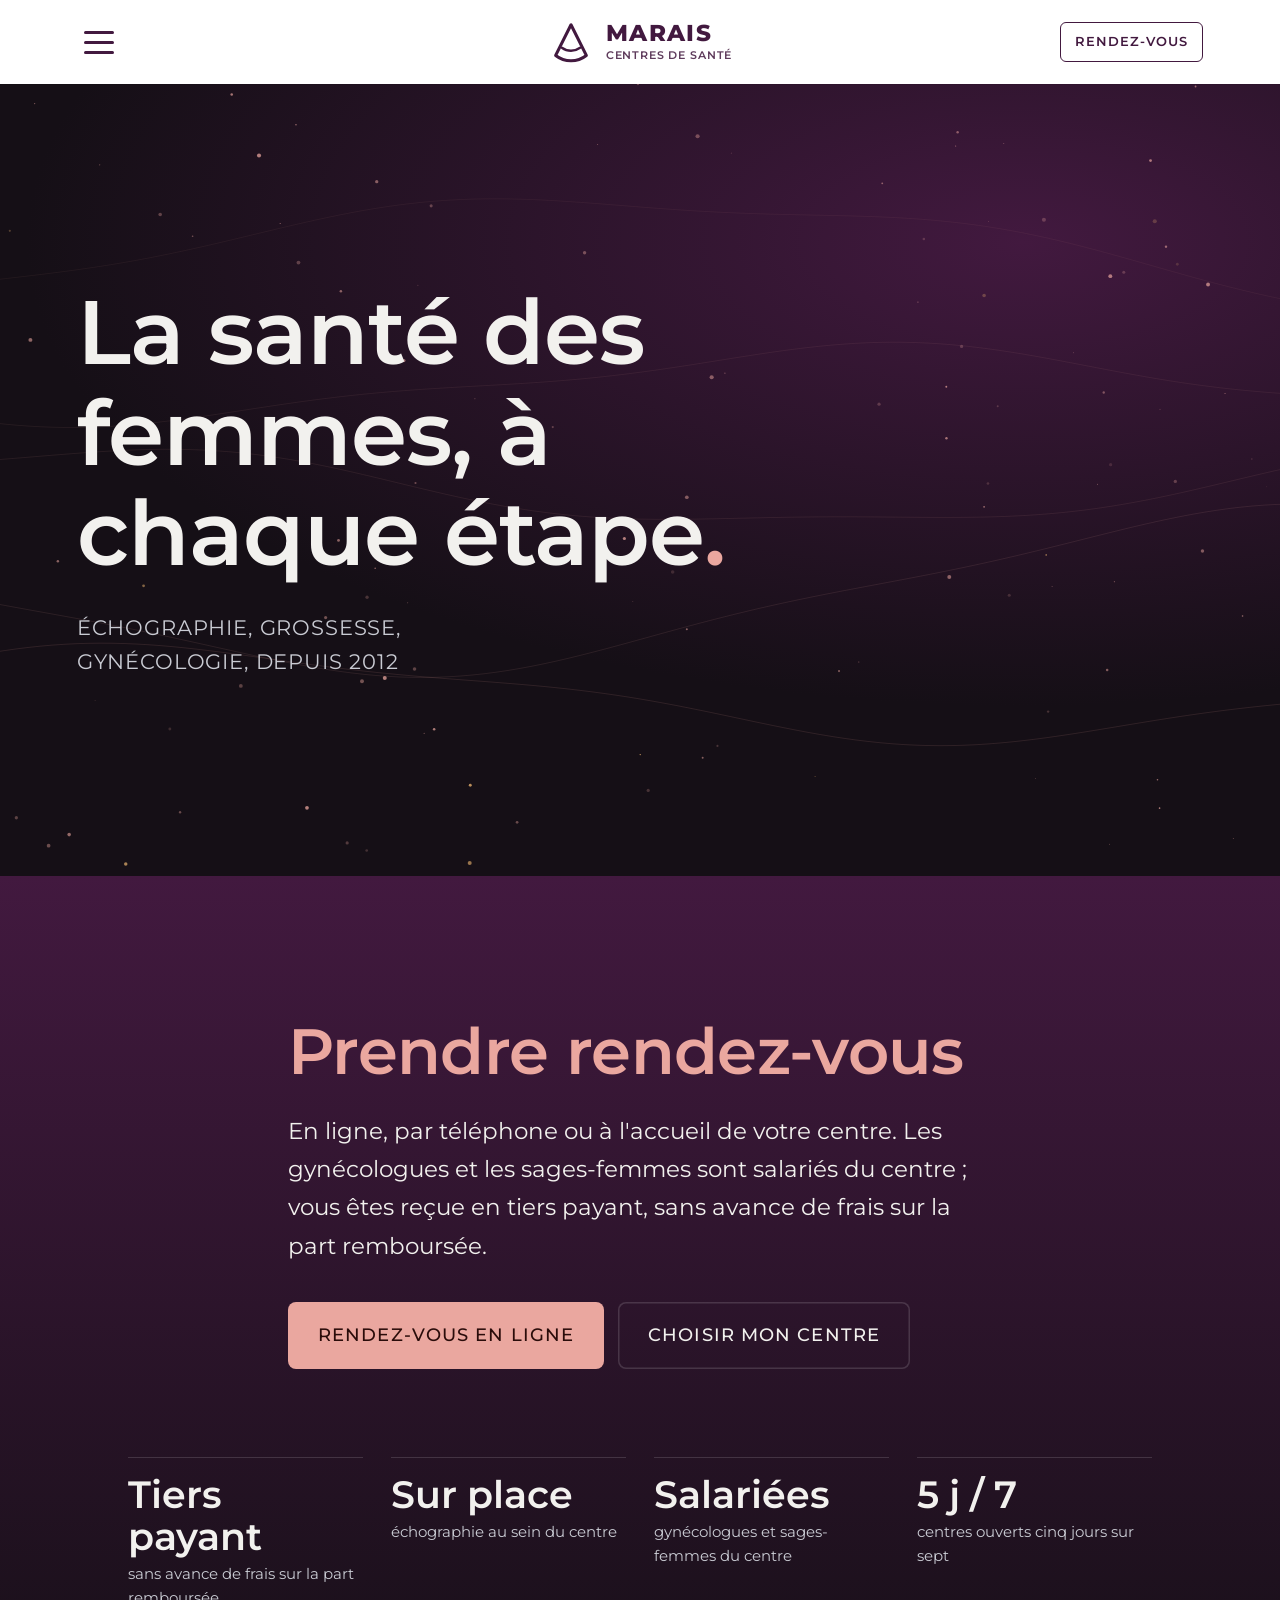
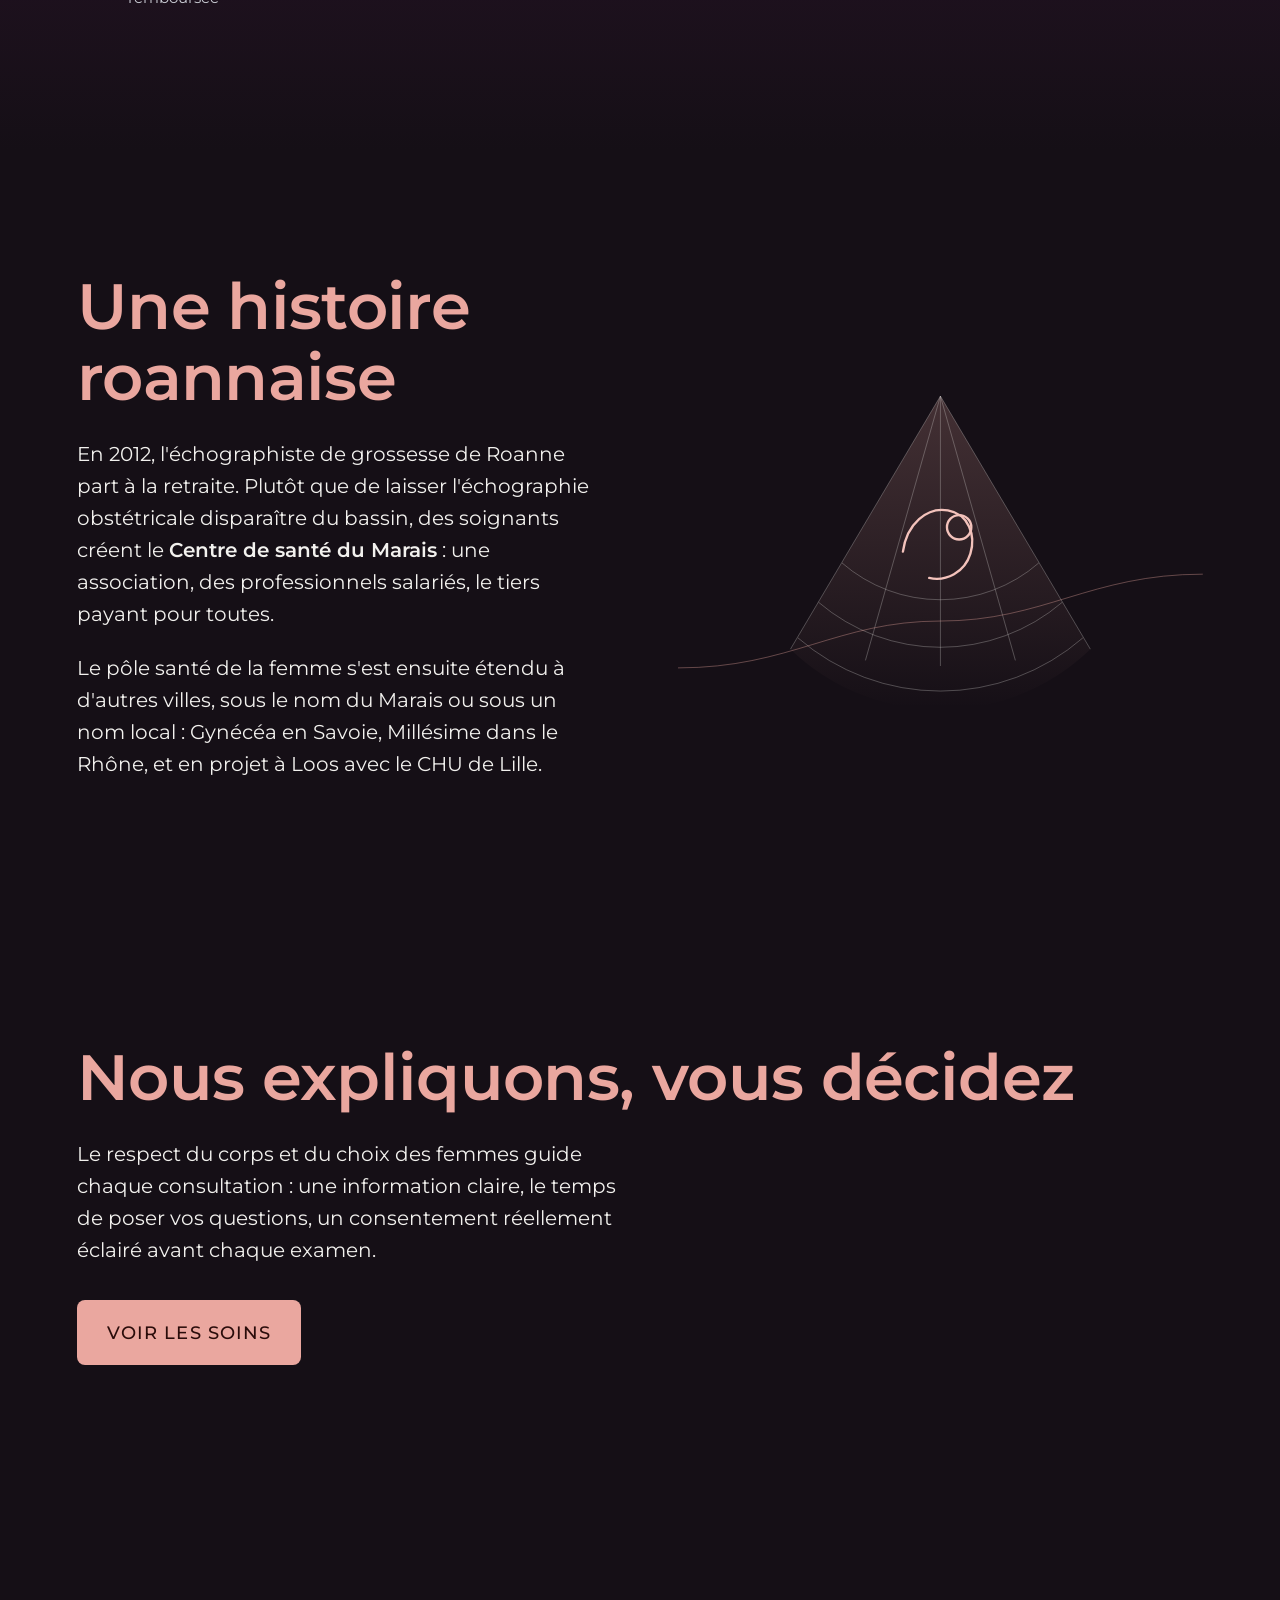
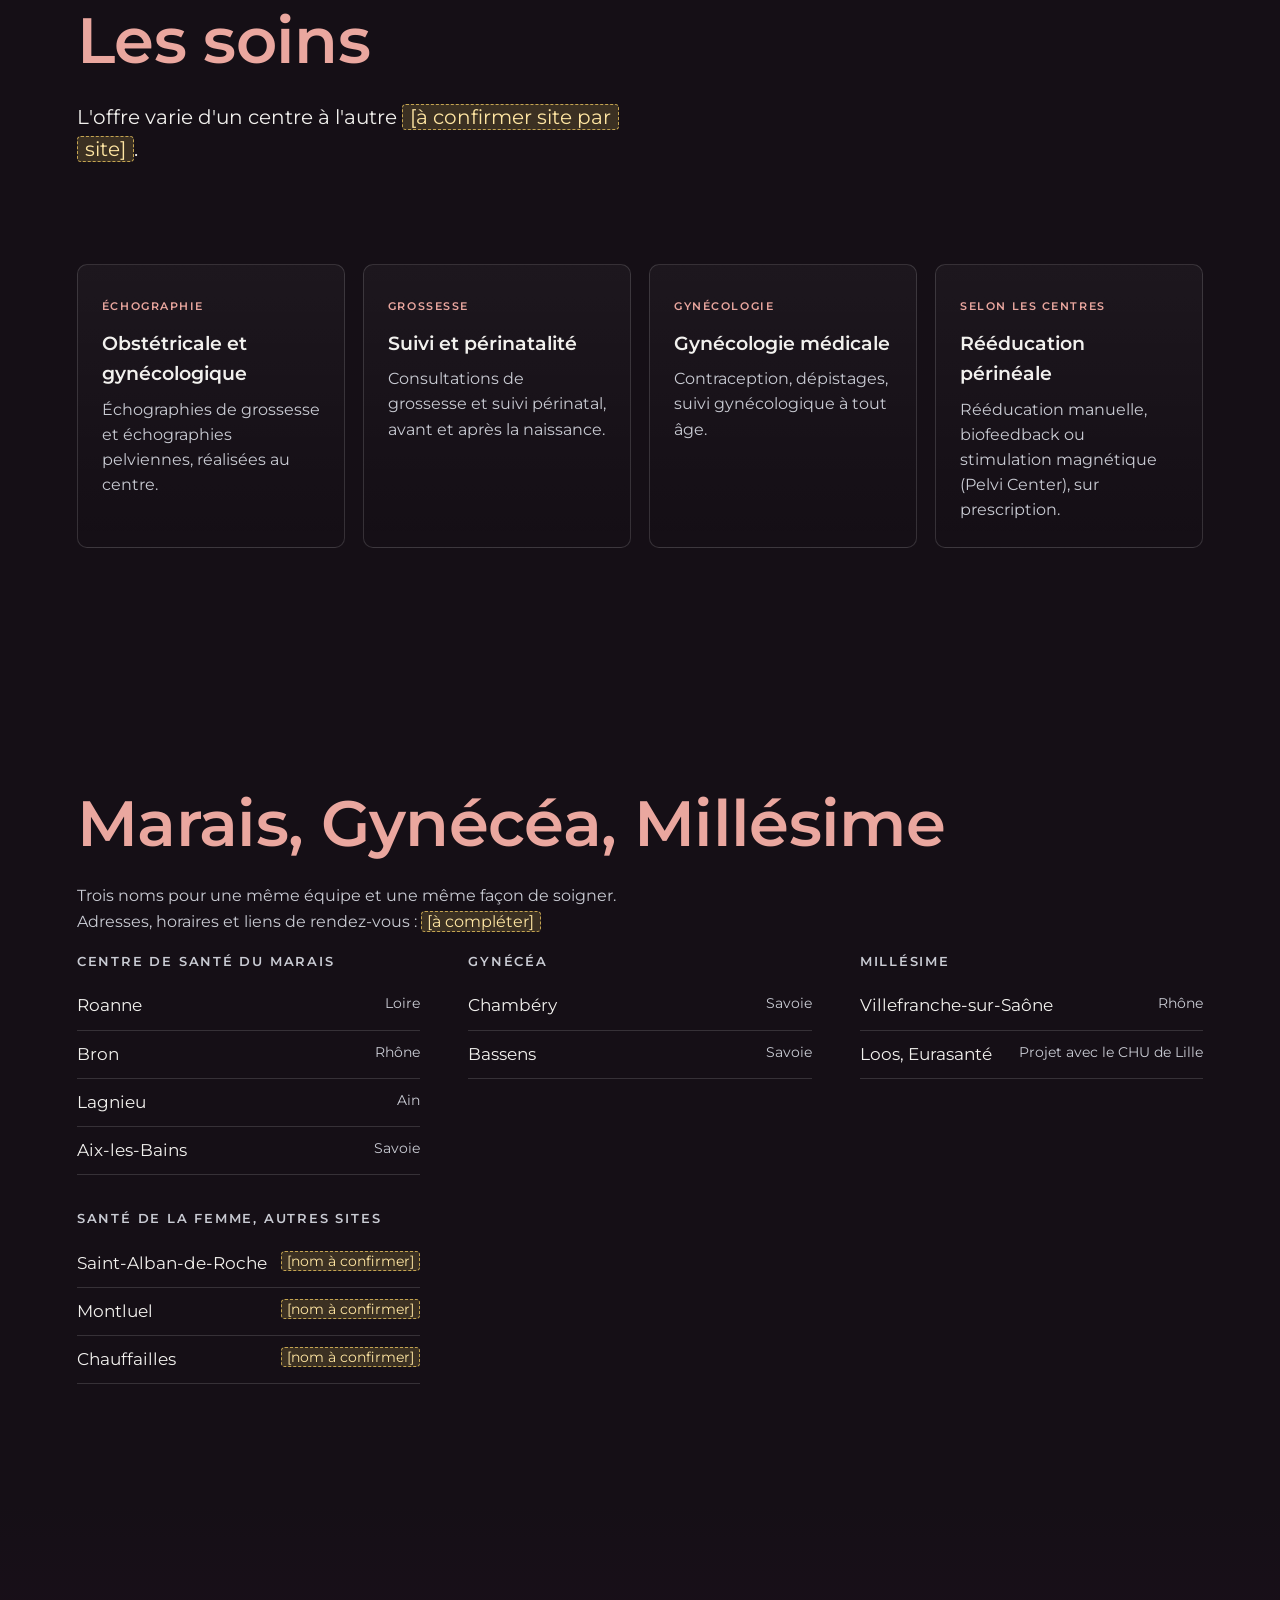
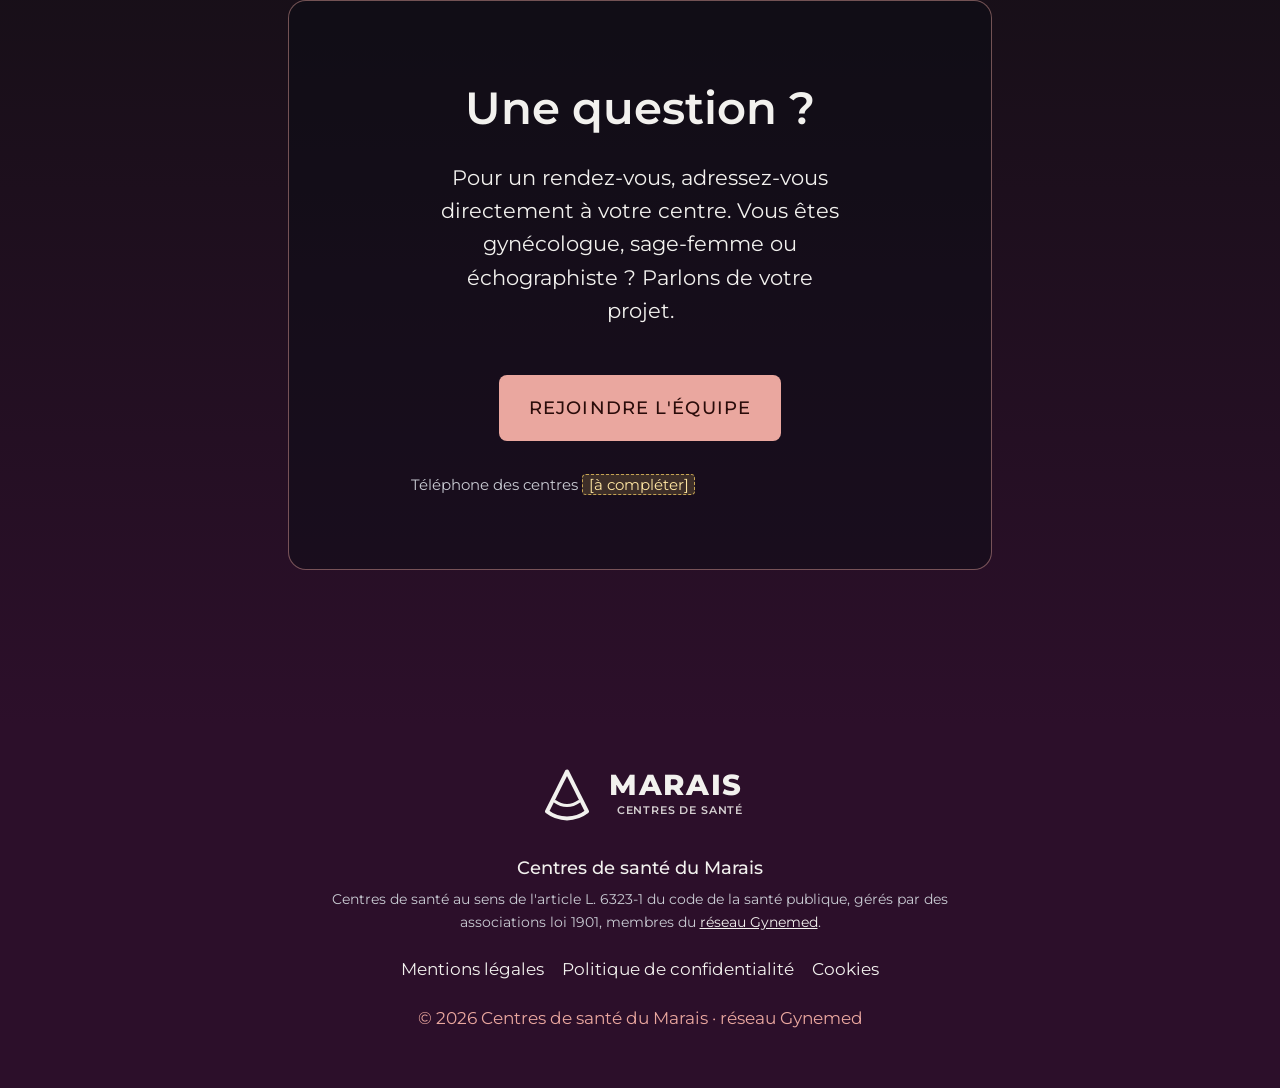
==== marais.html @ e9b292c4 "Site du réseau Gynemed sur la structure d'aliva-health.com Pages réseau (Gynemed), Médéor, Centres d" ====
<!doctype html>
<html lang="fr" class="no-js">
<head>
  <meta charset="utf-8">
  <meta name="viewport" content="width=device-width, initial-scale=1">
  <title>Centres de santé du Marais · Santé de la femme</title>
  <meta name="description" content="Centres de santé du Marais, Gynécéa et Millésime : échographie, suivi de grossesse, périnatalité et gynécologie, par une équipe de gynécologues et de sages-femmes salariés. Tiers payant, rendez-vous en ligne.">
  <meta name="theme-color" content="#42193f">
  <link rel="preload" href="assets/fonts/montserrat-latin-wght-normal.woff2" as="font" type="font/woff2" crossorigin>
  <link rel="stylesheet" href="assets/css/site.css">
  <link rel="icon" href="data:image/svg+xml,%3Csvg xmlns='http://www.w3.org/2000/svg' viewBox='0 0 48 48'%3E%3Cpath d='M24 6L8 38a26 26 0 0 0 32 0z' fill='none' stroke='%2342193f' stroke-width='4' stroke-linejoin='round'/%3E%3C/svg%3E">
</head>
<body class="brand-marais">
  <a class="skip-link" href="#contenu">Aller au contenu</a>

  <header class="site-header">
    <button class="menu-toggle" type="button" aria-expanded="false" aria-controls="site-menu" aria-label="Ouvrir le menu"><span></span><span></span><span></span></button>
    <a class="brand-logo" href="marais.html" aria-label="Centres de santé du Marais, accueil">
      <svg viewBox="0 0 48 48" aria-hidden="true"><path d="M24 6L8 38a26 26 0 0 0 32 0z" fill="none" stroke="currentColor" stroke-width="3.2" stroke-linejoin="round"/><path d="M14.5 30a16 16 0 0 0 19 0" fill="none" stroke="currentColor" stroke-width="2.4" stroke-linecap="round"/></svg>
      <span class="wordmark"><span class="name">Marais</span><span class="by">centres de santé</span></span>
    </a>
    <a class="header-cta" href="#rendez-vous">Rendez-vous</a>
  </header>

  <nav class="site-menu" id="site-menu" aria-label="Menu principal">
    <ul>
      <li><a href="#rendez-vous">Prendre rendez-vous</a></li>
      <li><a href="#soins">Les soins</a></li>
      <li><a href="#centres">Marais, Gynécéa, Millésime</a></li>
      <li><a href="#contact">Contact</a></li>
    </ul>
    <p class="menu-group">Le réseau</p>
    <ul class="menu-small">
      <li><a href="index.html">Gynemed, le réseau</a></li>
      <li><a href="medeor.html">Médéor</a></li>
      <li><a href="index.html#equipes">Rejoindre nos équipes</a></li>
      <li><a href="mentions-legales.html">Mentions légales et confidentialité</a></li>
    </ul>
  </nav>

  <main id="contenu">
    <section class="hero" aria-labelledby="hero-title">
      <canvas aria-hidden="true"></canvas>
      <div>
        <h1 id="hero-title">La santé des femmes, à chaque étape<span class="dot">.</span></h1>
        <p class="kicker">Échographie, grossesse, gynécologie, depuis 2012</p>
      </div>
    </section>

    <section class="intro" id="rendez-vous" aria-labelledby="rdv-title">
      <div class="intro-inner reveal">
        <h2 class="section-title" id="rdv-title">Prendre rendez-vous</h2>
        <p>En ligne, par téléphone ou à l'accueil de votre centre. Les gynécologues et les sages-femmes sont salariés du centre ; vous êtes reçue en tiers payant, sans avance de frais sur la part remboursée.</p>
        <div class="btn-row">
          <a class="btn" href="#centres" data-todo="lien de rendez-vous en ligne à compléter">Rendez-vous en ligne</a>
          <a class="btn ghost" href="#centres">Choisir mon centre</a>
        </div>
      </div>
      <ul class="facts reveal" aria-label="Modalités d'accès">
        <li><b>Tiers payant</b>sans avance de frais sur la part remboursée</li>
        <li><b>Sur place</b>échographie au sein du centre</li>
        <li><b>Salariées</b>gynécologues et sages-femmes du centre</li>
        <li><b>5 j / 7</b>centres ouverts cinq jours sur sept</li>
      </ul>
    </section>

    <section class="feature" aria-labelledby="histoire-title">
      <div class="feature-inner split reveal">
        <div>
          <h2 id="histoire-title">Une histoire roannaise</h2>
          <p>En 2012, l'échographiste de grossesse de Roanne part à la retraite. Plutôt que de laisser l'échographie obstétricale disparaître du bassin, des soignants créent le <strong>Centre de santé du Marais</strong> : une association, des professionnels salariés, le tiers payant pour toutes.</p>
          <p>Le pôle santé de la femme s'est ensuite étendu à d'autres villes, sous le nom du Marais ou sous un nom local : Gynécéa en Savoie, Millésime dans le Rhône, et en projet à Loos avec le CHU de Lille.</p>
        </div>
        <svg viewBox="0 0 560 360" aria-hidden="true">
          <defs>
            <linearGradient id="mr-fan" x1="0" y1="0" x2="0" y2="1">
              <stop offset="0" stop-color="#eaa79f" stop-opacity=".55"/>
              <stop offset="1" stop-color="#eaa79f" stop-opacity="0"/>
            </linearGradient>
          </defs>
          <path d="M280 30L120 300A230 230 0 0 0 440 300Z" fill="url(#mr-fan)" opacity=".4"/>
          <g fill="none" stroke="#f2f1ee" stroke-opacity=".28">
            <path d="M280 30L120 300M280 30L440 300M280 30L200 312M280 30L360 312M280 30L280 318"/>
            <path d="M175 208a160 160 0 0 0 210 0M150 250a200 200 0 0 0 260 0M128 288a232 232 0 0 0 304 0"/>
          </g>
          <path d="M240 196c4-30 26-48 48-44 22 4 30 26 24 46-6 20-26 30-44 26" fill="none" stroke="#f3c2bb" stroke-width="2.5" stroke-linecap="round"/>
          <circle cx="300" cy="170" r="13" fill="none" stroke="#f3c2bb" stroke-width="2.5"/>
          <path d="M0 320C120 320 170 270 280 270S440 220 560 220" fill="none" stroke="#eaa79f" stroke-opacity=".4"/>
        </svg>
      </div>
    </section>

    <section class="feature" aria-labelledby="choix-title">
      <div class="feature-inner reveal">
        <div>
          <h2 id="choix-title">Nous expliquons, vous décidez</h2>
          <p>Le respect du corps et du choix des femmes guide chaque consultation : une information claire, le temps de poser vos questions, un consentement réellement éclairé avant chaque examen.</p>
          <a class="btn" href="#soins">Voir les soins</a>
        </div>
      </div>
    </section>

    <section class="feature" id="soins" aria-labelledby="soins-title">
      <div class="feature-inner reveal">
        <div>
          <h2 id="soins-title">Les soins</h2>
          <p>L'offre varie d'un centre à l'autre <em class="todo">[à confirmer site par site]</em>.</p>
        </div>
        <ul class="cards">
          <li class="card"><span class="tag">Échographie</span><h3>Obstétricale et gynécologique</h3><p>Échographies de grossesse et échographies pelviennes, réalisées au centre.</p></li>
          <li class="card"><span class="tag">Grossesse</span><h3>Suivi et périnatalité</h3><p>Consultations de grossesse et suivi périnatal, avant et après la naissance.</p></li>
          <li class="card"><span class="tag">Gynécologie</span><h3>Gynécologie médicale</h3><p>Contraception, dépistages, suivi gynécologique à tout âge.</p></li>
          <li class="card"><span class="tag">Selon les centres</span><h3>Rééducation périnéale</h3><p>Rééducation manuelle, biofeedback ou stimulation magnétique (Pelvi Center), sur prescription.</p></li>
        </ul>
      </div>
    </section>

    <section class="feature" id="centres" aria-labelledby="centres-title">
      <div class="places reveal">
        <h2 class="section-title" id="centres-title">Marais, Gynécéa, Millésime</h2>
        <p class="muted">Trois noms pour une même équipe et une même façon de soigner. Adresses, horaires et liens de rendez-vous : <em class="todo">[à compléter]</em></p>
        <div class="regions">
          <div class="region">
            <h3>Centre de santé du Marais</h3>
            <ul>
              <li><span>Roanne</span><span>Loire</span></li>
              <li><span>Bron</span><span>Rhône</span></li>
              <li><span>Lagnieu</span><span>Ain</span></li>
              <li><span>Aix-les-Bains</span><span>Savoie</span></li>
            </ul>
          </div>
          <div class="region">
            <h3>Gynécéa</h3>
            <ul>
              <li><span>Chambéry</span><span>Savoie</span></li>
              <li><span>Bassens</span><span>Savoie</span></li>
            </ul>
          </div>
          <div class="region">
            <h3>Millésime</h3>
            <ul>
              <li><span>Villefranche-sur-Saône</span><span>Rhône</span></li>
              <li><span>Loos, Eurasanté</span><span>Projet avec le CHU de Lille</span></li>
            </ul>
          </div>
          <div class="region">
            <h3>Santé de la femme, autres sites</h3>
            <ul>
              <li><span>Saint-Alban-de-Roche</span><span><em class="todo">[nom à confirmer]</em></span></li>
              <li><span>Montluel</span><span><em class="todo">[nom à confirmer]</em></span></li>
              <li><span>Chauffailles</span><span><em class="todo">[nom à confirmer]</em></span></li>
            </ul>
          </div>
        </div>
      </div>
    </section>

    <section class="connect" id="contact" aria-labelledby="contact-title">
      <div class="connect-box reveal">
        <h2 id="contact-title">Une question ?</h2>
        <p>Pour un rendez-vous, adressez-vous directement à votre centre. Vous êtes gynécologue, sage-femme ou échographiste ? Parlons de votre projet.</p>
        <div class="btn-row">
          <a class="btn" href="index.html#contact">Rejoindre l'équipe</a>
        </div>
        <p class="contact-lines">Téléphone des centres <em class="todo">[à compléter]</em></p>
      </div>
    </section>
  </main>

  <footer class="site-footer">
    <a class="brand-logo" href="marais.html" aria-label="Centres de santé du Marais, accueil">
      <svg viewBox="0 0 48 48" aria-hidden="true"><path d="M24 6L8 38a26 26 0 0 0 32 0z" fill="none" stroke="currentColor" stroke-width="3.2" stroke-linejoin="round"/><path d="M14.5 30a16 16 0 0 0 19 0" fill="none" stroke="currentColor" stroke-width="2.4" stroke-linecap="round"/></svg>
      <span class="wordmark"><span class="name">Marais</span><span class="by">centres de santé</span></span>
    </a>
    <p class="legal-name">Centres de santé du Marais</p>
    <p class="footer-brands">Centres de santé au sens de l'article L. 6323-1 du code de la santé publique, gérés par des associations loi 1901, membres du <a href="index.html">réseau Gynemed</a>.</p>
    <ul class="footer-links">
      <li><a href="mentions-legales.html">Mentions légales</a></li>
      <li><a href="mentions-legales.html#confidentialite">Politique de confidentialité</a></li>
      <li><a href="mentions-legales.html#cookies">Cookies</a></li>
    </ul>
    <p class="copyright">© 2026 Centres de santé du Marais · réseau Gynemed</p>
  </footer>

  <script src="assets/js/site.js"></script>
</body>
</html>
---- assets/css/site.css ----
/* Réseau Gynemed : feuille de styles commune aux pages du réseau et des marques.
   Chaque page pose une classe sur <body> (brand-gynemed, brand-medeor, brand-marais)
   qui fixe sa palette ; le reste de la mise en page est partagé. */

@font-face {
  font-family: "Montserrat";
  src: url("../fonts/montserrat-latin-wght-normal.woff2") format("woff2");
  font-weight: 100 900;
  font-style: normal;
  font-display: swap;
}

:root {
  --font: "Montserrat", system-ui, -apple-system, "Segoe UI", Roboto, sans-serif;
  --header-h: 84px;
  --gutter: clamp(20px, 6vw, 96px);
  --measure: 34rem;
  --radius: 10px;

  /* Palette par défaut : Gynemed */
  --ink: #0f121b;          /* fond des sections sombres */
  --deep: #14234f;         /* bleu marine des tampons Gynemed */
  --deep-2: #0b1640;
  --accent: #d6a75c;       /* laiton */
  --accent-strong: #e7bd78;
  --on-accent: #1b1406;
  --glow: 214, 167, 92;    /* même accent, en RVB pour les halos */
  --text: #f2f1ee;
  --text-soft: #c9cbd3;
  --paper: #ffffff;
  --paper-ink: #14234f;
  --line: rgba(255, 255, 255, 0.14);
}

body.brand-medeor {
  --ink: #0e1512;
  --deep: #163a2e;
  --deep-2: #0d2a20;
  --accent: #b7d38a;
  --accent-strong: #cde3a8;
  --on-accent: #142008;
  --glow: 183, 211, 138;
  --paper-ink: #163a2e;
}

body.brand-marais {
  --ink: #150f16;
  --deep: #42193f;
  --deep-2: #2c0f2a;
  --accent: #eaa79f;
  --accent-strong: #f3c2bb;
  --on-accent: #2a0c0a;
  --glow: 234, 167, 159;
  --paper-ink: #42193f;
}

*, *::before, *::after { box-sizing: border-box; }

html { scroll-behavior: smooth; scroll-padding-top: var(--header-h); -webkit-text-size-adjust: 100%; }
@media (prefers-reduced-motion: reduce) { html { scroll-behavior: auto; } }

body {
  margin: 0;
  font-family: var(--font);
  font-size: 1.0625rem;
  line-height: 1.6;
  color: var(--text);
  background: var(--ink);
  overflow-x: hidden;
}

img, svg { display: block; max-width: 100%; }
a { color: inherit; }
p { margin: 0 0 1.1em; }

.skip-link {
  position: absolute; left: 12px; top: -60px; z-index: 100;
  background: var(--paper); color: var(--paper-ink); padding: 10px 16px; border-radius: 6px;
}
.skip-link:focus { top: 12px; }

:focus-visible { outline: 2px solid var(--accent); outline-offset: 3px; }

.todo {
  font-style: normal;
  background: rgba(255, 214, 102, 0.16);
  border: 1px dashed rgba(255, 214, 102, 0.7);
  color: #ffe6a3;
  padding: 0 .35em;
  border-radius: 4px;
  -webkit-box-decoration-break: clone;
  box-decoration-break: clone;
}
.paper .todo { color: #6b4b00; background: #fff4cf; border-color: #c99a1d; }

/* En-tête blanc, logo centré, menu à gauche (comme le site d'origine) */
.site-header {
  position: sticky; top: 0; z-index: 50;
  height: var(--header-h);
  background: var(--paper);
  color: var(--paper-ink);
  display: grid;
  grid-template-columns: 1fr auto 1fr;
  align-items: center;
  padding: 0 var(--gutter);
  box-shadow: 0 1px 0 rgba(0, 0, 0, 0.06);
}

.menu-toggle {
  justify-self: start;
  width: 44px; height: 44px;
  display: grid; place-content: center; gap: 7px;
  background: none; border: 0; padding: 0; cursor: pointer; color: inherit;
}
.menu-toggle span { display: block; width: 30px; height: 3px; border-radius: 2px; background: currentColor; transition: transform .25s, opacity .2s; }
.menu-open .menu-toggle span:nth-child(1) { transform: translateY(10px) rotate(45deg); }
.menu-open .menu-toggle span:nth-child(2) { opacity: 0; }
.menu-open .menu-toggle span:nth-child(3) { transform: translateY(-10px) rotate(-45deg); }

.brand-logo { display: flex; align-items: center; gap: 12px; text-decoration: none; color: inherit; }
.brand-logo svg { width: 46px; height: 46px; flex: none; }
.brand-logo .wordmark { display: grid; line-height: 1; }
.brand-logo .name { font-weight: 800; font-size: 1.45rem; letter-spacing: .06em; text-transform: uppercase; }
.brand-logo .by { font-size: .66rem; font-weight: 600; letter-spacing: .08em; text-transform: uppercase; justify-self: end; margin-top: 6px; opacity: .85; }

.header-cta {
  justify-self: end;
  font-size: .8rem; font-weight: 600; letter-spacing: .08em; text-transform: uppercase;
  text-decoration: none; color: var(--paper-ink);
  border: 1.5px solid currentColor; border-radius: 6px; padding: 9px 14px;
}
@media (max-width: 720px) { .header-cta { display: none; } }

/* Menu plein écran */
.site-menu {
  position: fixed; inset: var(--header-h) 0 0 0; z-index: 40;
  background: var(--deep-2);
  color: var(--text);
  padding: 40px var(--gutter);
  overflow-y: auto;
  visibility: hidden; opacity: 0; transform: translateY(-8px);
  transition: opacity .25s, transform .25s, visibility 0s .25s;
}
.menu-open .site-menu { visibility: visible; opacity: 1; transform: none; transition: opacity .25s, transform .25s; }
.site-menu ul { list-style: none; margin: 0; padding: 0; display: grid; gap: 6px; max-width: 40rem; }
.site-menu a { display: block; padding: 10px 0; font-size: clamp(1.4rem, 4.5vw, 2rem); font-weight: 600; text-decoration: none; }
.site-menu a:hover { color: var(--accent); }
.site-menu .menu-group { margin-top: 28px; font-size: .78rem; letter-spacing: .14em; text-transform: uppercase; color: var(--text-soft); }
.site-menu .menu-small a { font-size: 1.05rem; font-weight: 500; padding: 6px 0; }
body.menu-open { overflow: hidden; }

/* Bandeau d'ouverture */
.hero {
  position: relative; isolation: isolate;
  min-height: min(88vh, 860px);
  display: flex; align-items: center;
  padding: 120px var(--gutter);
  background: radial-gradient(120% 90% at 80% 20%, var(--deep) 0%, var(--ink) 65%);
  overflow: hidden;
}
.hero canvas { position: absolute; inset: 0; width: 100%; height: 100%; z-index: -1; }
.hero h1 {
  margin: 0 0 28px;
  font-size: clamp(2.6rem, 8.5vw, 5.6rem);
  line-height: 1.12; font-weight: 600; letter-spacing: -.01em;
  max-width: 13ch;
}
.hero h1 .dot { color: var(--accent); }
.hero .kicker {
  margin: 0; max-width: 30ch;
  font-size: clamp(1rem, 2.4vw, 1.3rem); font-weight: 400;
  letter-spacing: .04em; text-transform: uppercase; color: var(--text-soft);
}

/* Bloc de présentation sur fond marine */
.intro {
  padding: clamp(72px, 12vw, 140px) var(--gutter);
  background: linear-gradient(180deg, var(--deep) 0%, var(--ink) 100%);
}
.intro-inner { max-width: 44rem; margin: 0 auto; font-size: clamp(1.1rem, 2.6vw, 1.45rem); line-height: 1.65; font-weight: 400; }
.intro-inner strong { font-weight: 600; }

.facts {
  max-width: 64rem; margin: clamp(48px, 8vw, 88px) auto 0;
  display: grid; grid-template-columns: repeat(auto-fit, minmax(150px, 1fr)); gap: 28px;
  list-style: none; padding: 0;
}
.facts li { border-top: 1px solid var(--line); padding-top: 16px; font-size: .95rem; color: var(--text-soft); }
.facts b { display: block; font-size: clamp(1.8rem, 4vw, 2.4rem); font-weight: 600; color: var(--text); line-height: 1.1; margin-bottom: 4px; }

/* Illustrations entre les sections */
.figure { padding: 24px var(--gutter) 0; display: grid; place-items: center; }
.figure svg { width: min(560px, 100%); height: auto; }

/* Sections éditoriales (Vision, Services, Expertise…) */
.feature { padding: clamp(64px, 10vw, 120px) var(--gutter); }
.feature-inner { max-width: 72rem; margin: 0 auto; display: grid; gap: clamp(32px, 6vw, 80px); align-items: center; }
@media (min-width: 900px) {
  .feature-inner.split { grid-template-columns: 1fr 1fr; }
  .feature-inner.split.reverse > :first-child { order: 2; }
}
.feature h2, .section-title {
  margin: 0 0 24px;
  font-size: clamp(2.4rem, 7vw, 4rem); line-height: 1.12; font-weight: 600; letter-spacing: -.01em;
  color: var(--accent);
}
.feature p { max-width: var(--measure); font-size: clamp(1.05rem, 2.3vw, 1.25rem); }
.feature p strong { font-weight: 600; color: var(--text); }
.feature .muted { color: var(--text-soft); font-size: 1rem; }

.btn {
  display: inline-block;
  margin-top: 12px;
  padding: 18px 30px;
  background: var(--accent); color: var(--on-accent);
  border-radius: 8px; border: 0;
  font: inherit; font-size: clamp(.95rem, 2.2vw, 1.15rem); font-weight: 500; letter-spacing: .06em; text-transform: uppercase;
  text-decoration: none; cursor: pointer;
  transition: background .2s, transform .2s;
}
.btn:hover { background: var(--accent-strong); }
.btn:active { transform: translateY(1px); }
.btn.ghost { background: transparent; color: var(--text); box-shadow: inset 0 0 0 1.5px var(--line); }
.btn.ghost:hover { box-shadow: inset 0 0 0 1.5px var(--accent); }
.btn-row { display: flex; flex-wrap: wrap; gap: 14px; }

/* Listes de cartes (marques, services, offre de soins) */
.cards { list-style: none; padding: 0; margin: 0; display: grid; gap: 18px; grid-template-columns: repeat(auto-fit, minmax(240px, 1fr)); }
.card {
  position: relative;
  padding: 26px 24px 24px;
  border: 1px solid var(--line); border-radius: var(--radius);
  background: linear-gradient(180deg, rgba(255, 255, 255, .035), rgba(255, 255, 255, 0));
}
.card h3 { margin: 0 0 8px; font-size: 1.2rem; font-weight: 600; }
.card p { margin: 0; font-size: .98rem; color: var(--text-soft); max-width: none; }
.card .tag { display: inline-block; margin-bottom: 12px; font-size: .7rem; font-weight: 600; letter-spacing: .14em; text-transform: uppercase; color: var(--accent); }
.card a.stretched::after { content: ""; position: absolute; inset: 0; border-radius: inherit; }
.card:has(a.stretched):hover { border-color: rgba(var(--glow), .6); }

/* Implantations */
.places { max-width: 72rem; margin: 0 auto; }
.regions { display: grid; gap: 34px 48px; grid-template-columns: repeat(auto-fit, minmax(260px, 1fr)); margin-top: 16px; }
.region h3 { margin: 0 0 10px; font-size: .8rem; font-weight: 600; letter-spacing: .14em; text-transform: uppercase; color: var(--text-soft); }
.region ul { list-style: none; margin: 0; padding: 0; }
.region li { display: flex; justify-content: space-between; gap: 12px; padding: 10px 0; border-bottom: 1px solid var(--line); }
.region li span:last-child { color: var(--text-soft); font-size: .9rem; text-align: right; }

/* Encadré de contact (« Connect with us ») */
.connect { padding: clamp(40px, 8vw, 96px) var(--gutter) clamp(80px, 12vw, 160px); background: linear-gradient(180deg, var(--ink) 0%, var(--deep-2) 100%); }
.connect-box {
  max-width: 44rem; margin: 0 auto; text-align: center;
  padding: clamp(40px, 7vw, 72px) clamp(22px, 5vw, 56px);
  border: 1.5px solid rgba(var(--glow), .45); border-radius: 18px;
  background: rgba(10, 12, 20, .45);
}
.connect-box h2 { margin: 0 0 16px; font-size: clamp(2rem, 6vw, 2.8rem); font-weight: 600; color: var(--text); }
.connect-box p { margin: 0 auto 36px; max-width: 26rem; font-size: clamp(1.05rem, 2.5vw, 1.3rem); }
.connect-box .btn-row { justify-content: center; }
.connect-box .contact-lines { margin: 32px 0 0; font-size: .95rem; color: var(--text-soft); }

/* Pied de page */
.site-footer { background: var(--deep-2); padding: 40px var(--gutter) 56px; text-align: center; }
.site-footer .brand-logo { justify-content: center; color: var(--text); margin-bottom: 30px; }
.site-footer .brand-logo svg { width: 60px; height: 60px; }
.site-footer .brand-logo .name { font-size: 1.8rem; }
.site-footer .legal-name { font-weight: 500; font-size: 1.1rem; margin: 0 0 6px; }
.site-footer address { font-style: normal; color: var(--text-soft); margin-bottom: 24px; }
.footer-links { list-style: none; padding: 0; margin: 0 0 22px; display: flex; flex-wrap: wrap; justify-content: center; gap: 4px 18px; }
.footer-links a { text-decoration: none; color: var(--text); }
.footer-links a:hover { color: var(--accent); }
.footer-brands { margin: 0 auto 22px; max-width: 40rem; font-size: .9rem; color: var(--text-soft); }
.footer-brands a { color: var(--text); }
.copyright { color: var(--accent); margin: 0; }

/* Page de mentions légales */
.paper { background: var(--paper); color: #1d2130; }
.legal { max-width: 46rem; margin: 0 auto; padding: 72px var(--gutter) 96px; }
.legal h1 { color: var(--paper-ink); font-size: clamp(2rem, 6vw, 3rem); line-height: 1.15; margin: 0 0 32px; }
.legal h2 { color: var(--paper-ink); font-size: 1.25rem; margin: 40px 0 12px; }
.legal dl { display: grid; grid-template-columns: max-content 1fr; gap: 6px 20px; margin: 0; }
.legal dt { font-weight: 600; }
.legal dd { margin: 0; }
@media (max-width: 560px) { .legal dl { grid-template-columns: 1fr; } .legal dd { margin-bottom: 10px; } }

/* Apparition douce au défilement */
.reveal { opacity: 0; transform: translateY(18px); transition: opacity .7s ease, transform .7s ease; }
.reveal.is-visible { opacity: 1; transform: none; }
@media (prefers-reduced-motion: reduce) { .reveal { opacity: 1; transform: none; transition: none; } }
.no-js .reveal { opacity: 1; transform: none; }
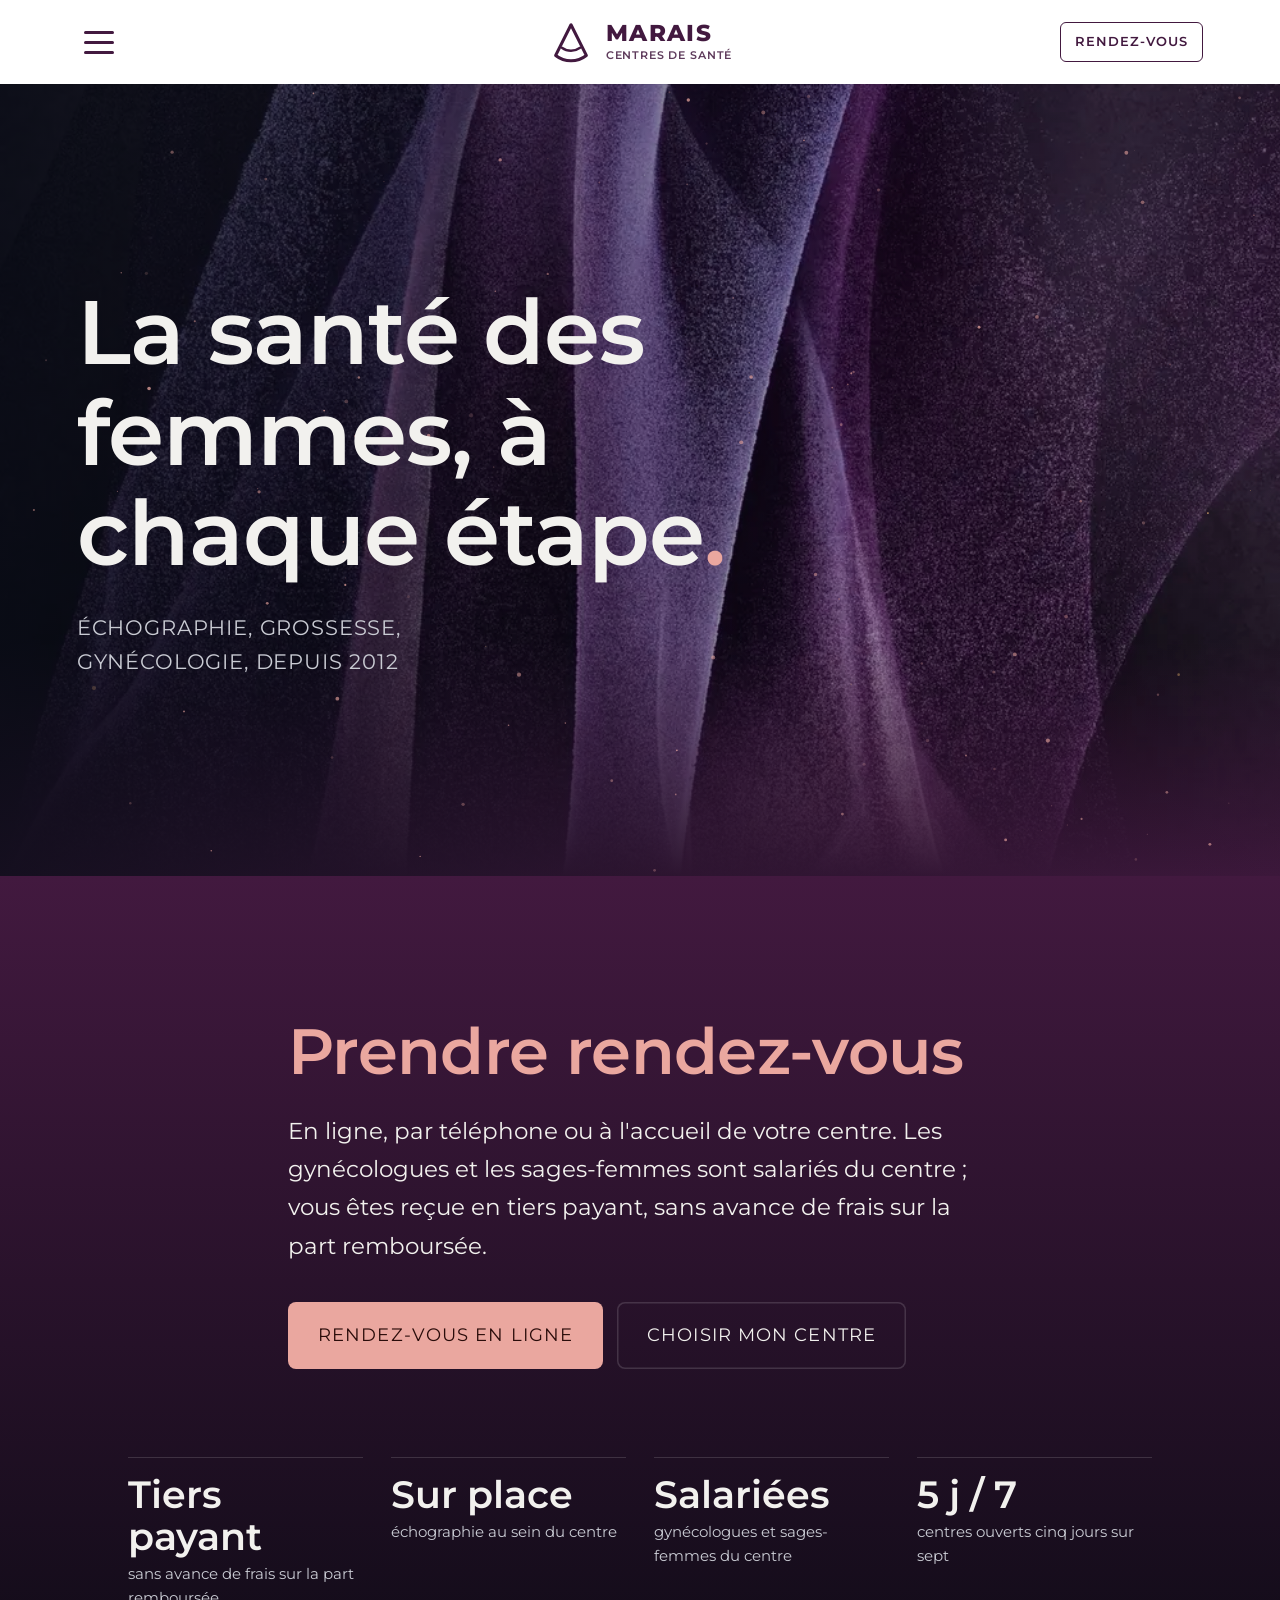
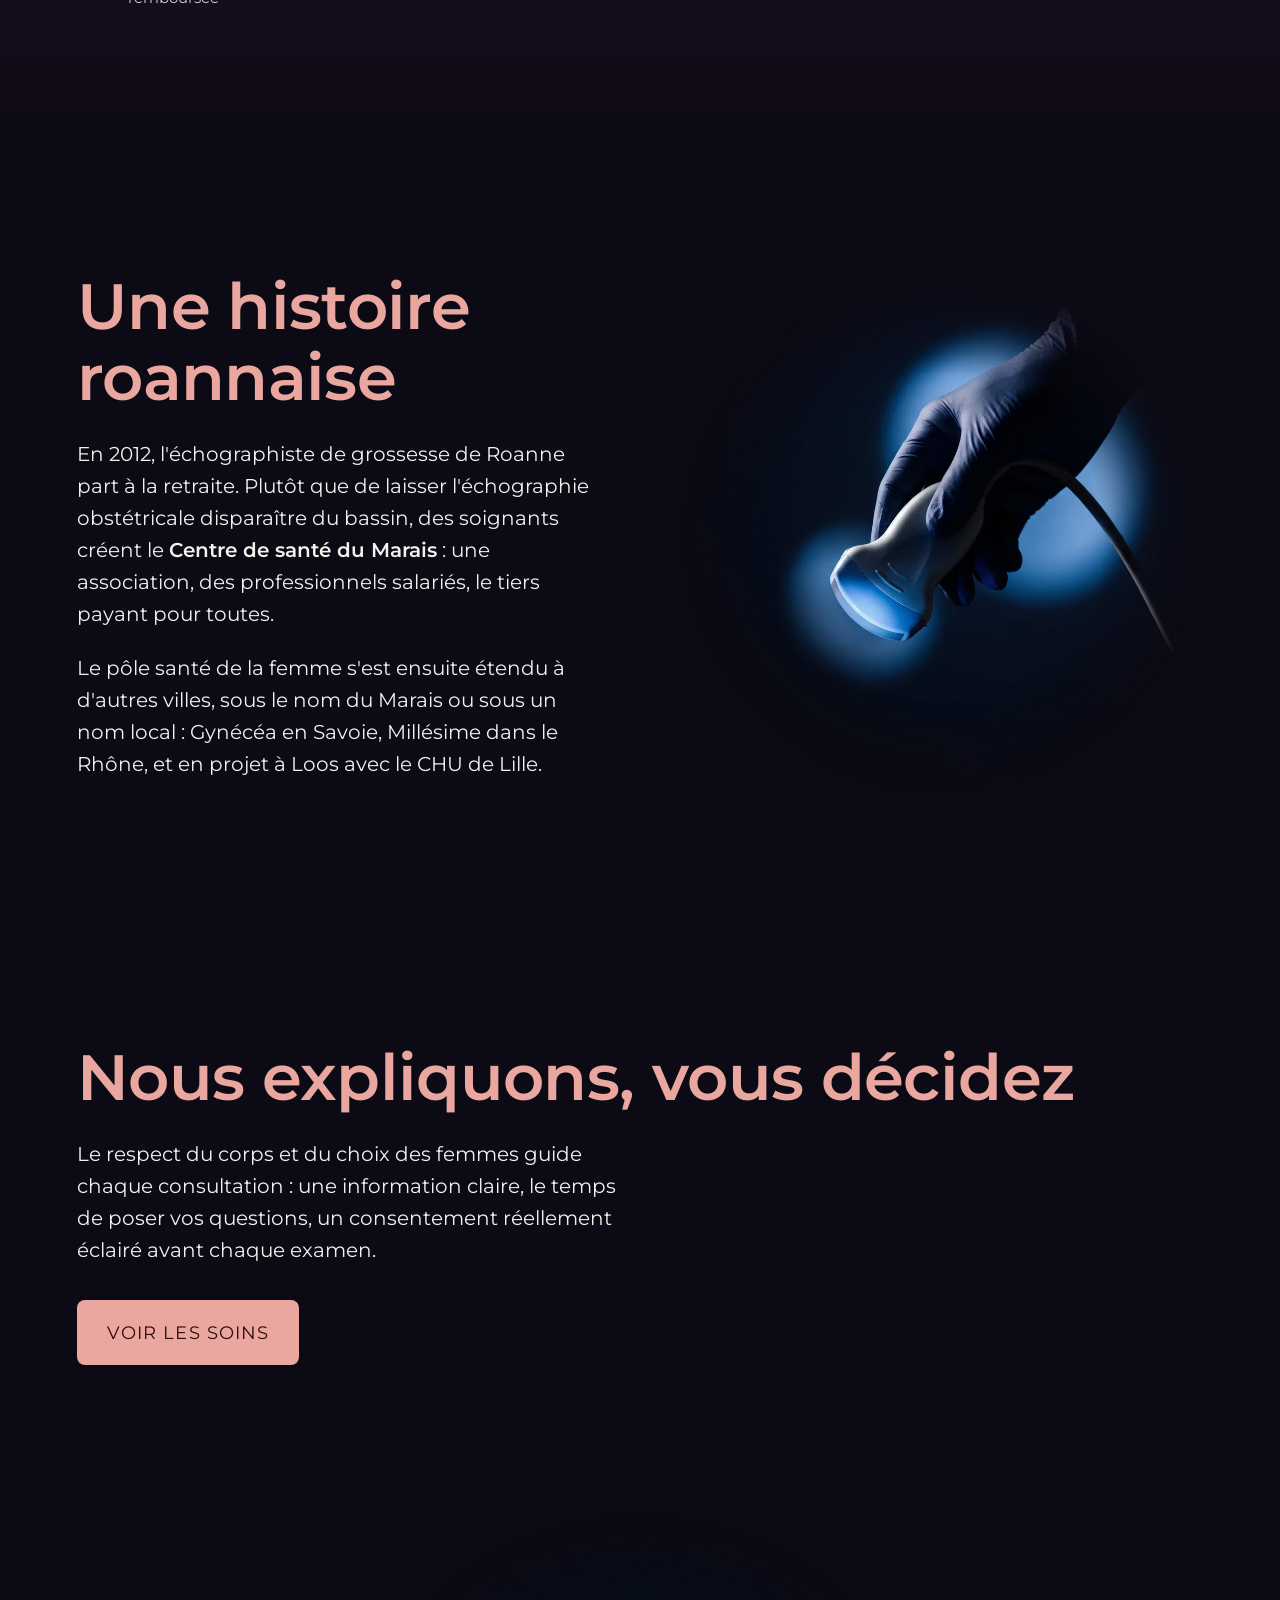
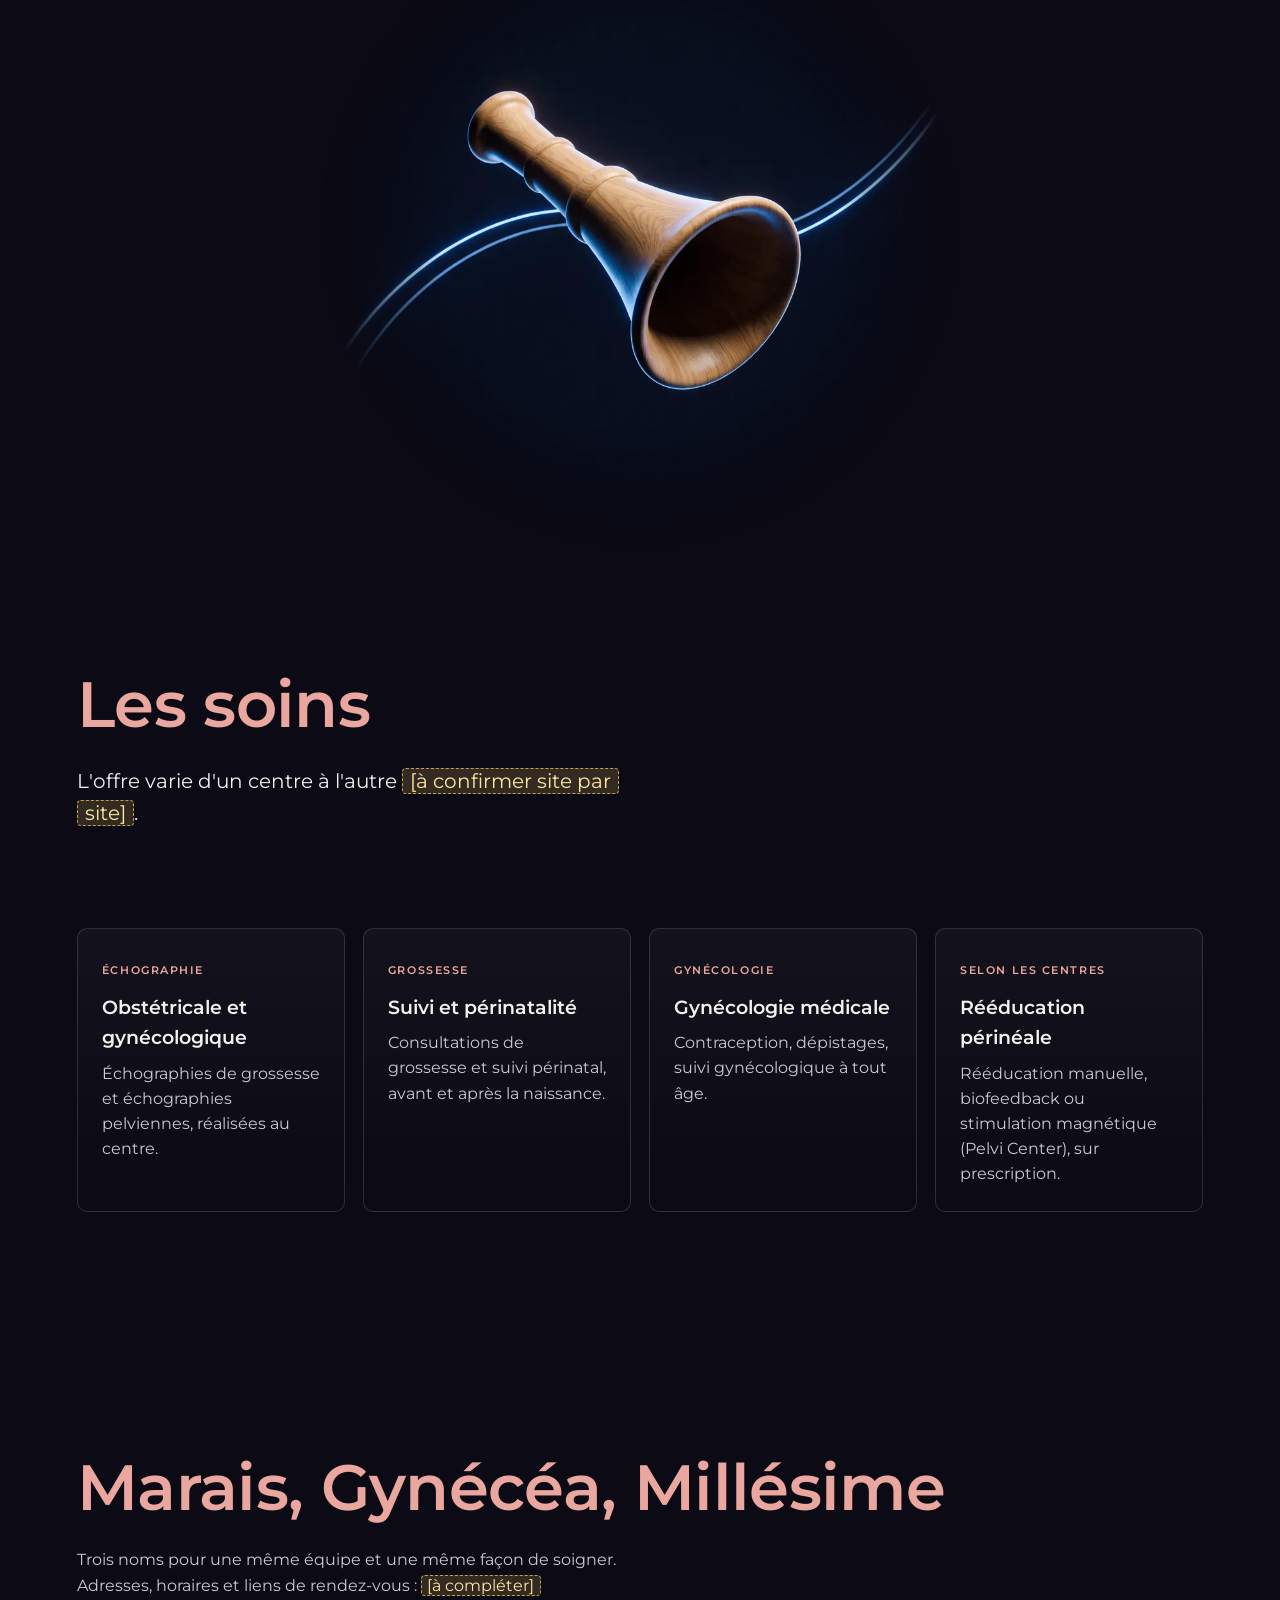
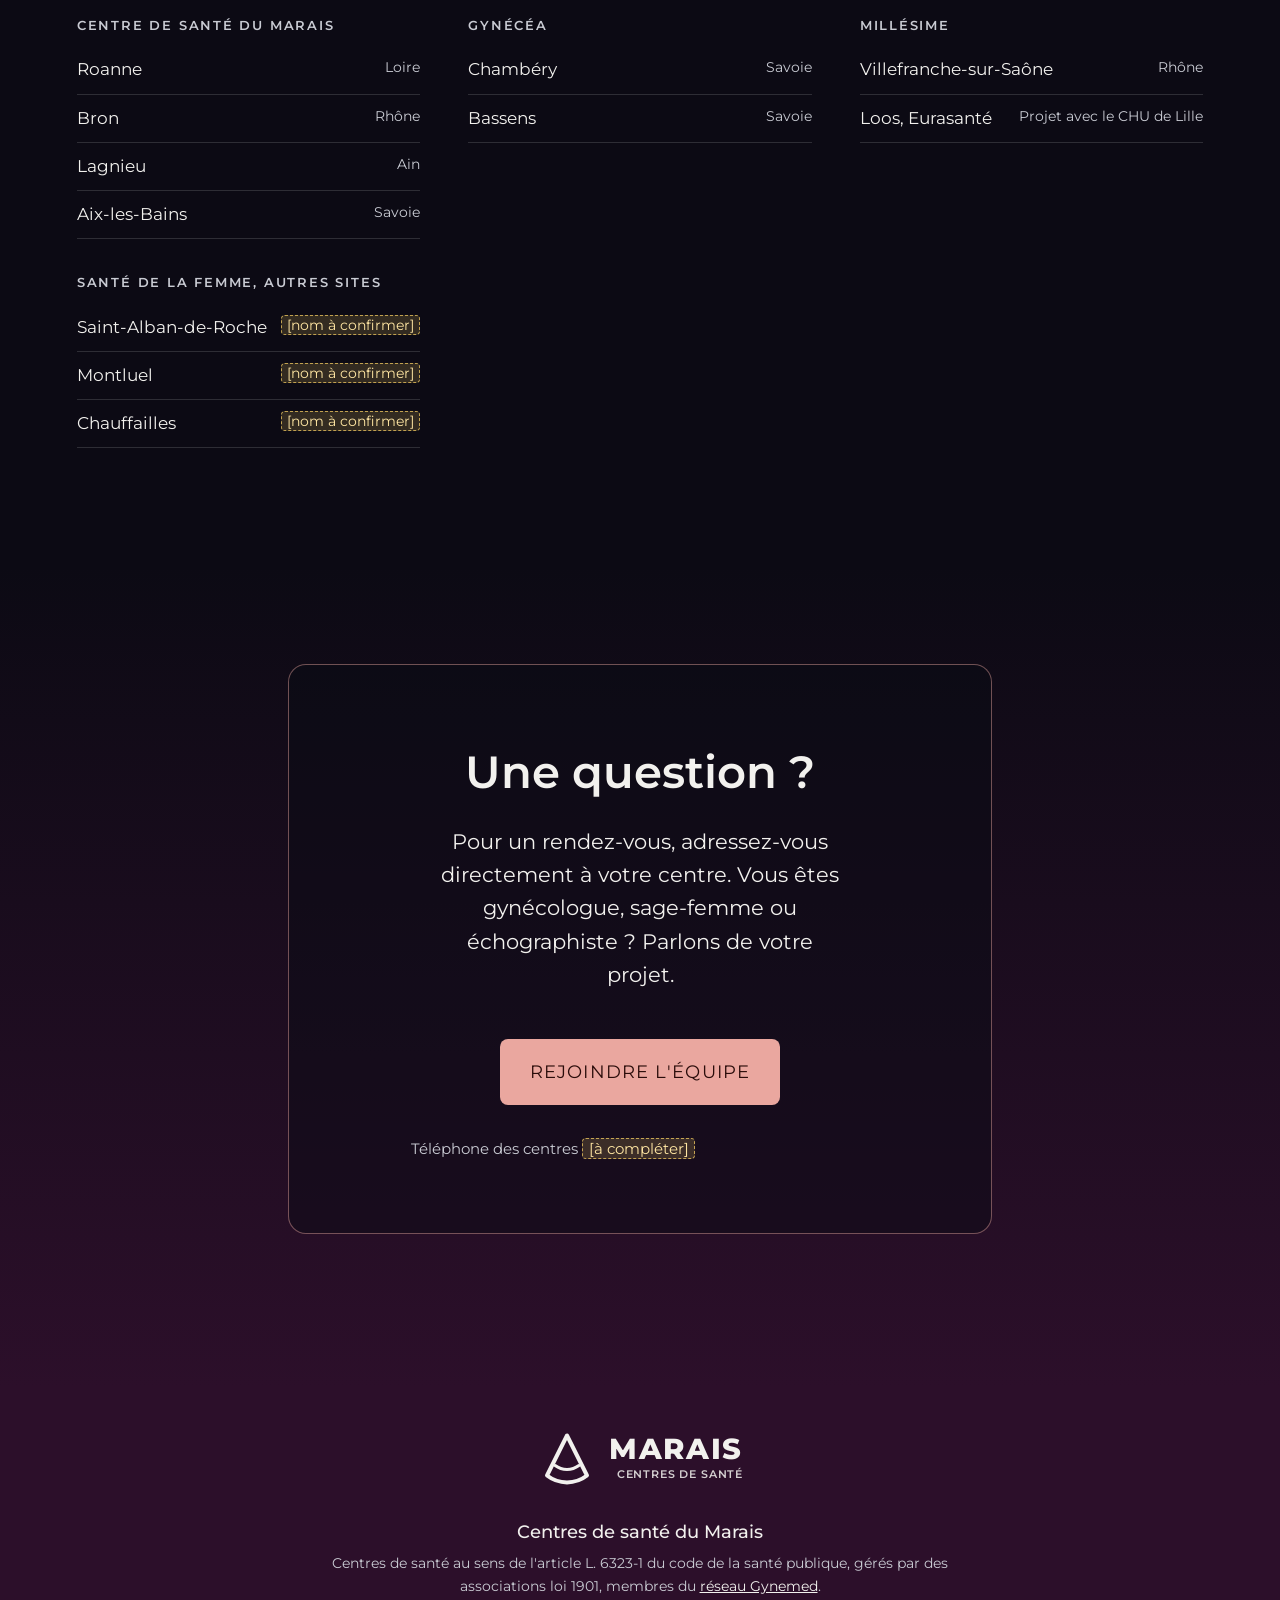
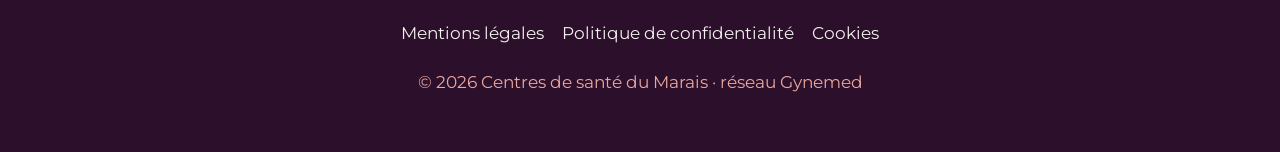
==== commit 2f5be8d5: "Images dans le style du site d'origine Fond de filaments lumineux dans le bandeau d'ouverture (teint" ====
--- a/marais.html
+++ b/marais.html
@@ -40,6 +40,7 @@
 
   <main id="contenu">
     <section class="hero" aria-labelledby="hero-title">
+      <img class="hero-bg" src="assets/img/hero-filaments.webp" alt="" width="1000" height="1791" fetchpriority="high">
       <canvas aria-hidden="true"></canvas>
       <div>
         <h1 id="hero-title">La santé des femmes, à chaque étape<span class="dot">.</span></h1>
@@ -71,22 +72,7 @@
           <p>En 2012, l'échographiste de grossesse de Roanne part à la retraite. Plutôt que de laisser l'échographie obstétricale disparaître du bassin, des soignants créent le <strong>Centre de santé du Marais</strong> : une association, des professionnels salariés, le tiers payant pour toutes.</p>
           <p>Le pôle santé de la femme s'est ensuite étendu à d'autres villes, sous le nom du Marais ou sous un nom local : Gynécéa en Savoie, Millésime dans le Rhône, et en projet à Loos avec le CHU de Lille.</p>
         </div>
-        <svg viewBox="0 0 560 360" aria-hidden="true">
-          <defs>
-            <linearGradient id="mr-fan" x1="0" y1="0" x2="0" y2="1">
-              <stop offset="0" stop-color="#eaa79f" stop-opacity=".55"/>
-              <stop offset="1" stop-color="#eaa79f" stop-opacity="0"/>
-            </linearGradient>
-          </defs>
-          <path d="M280 30L120 300A230 230 0 0 0 440 300Z" fill="url(#mr-fan)" opacity=".4"/>
-          <g fill="none" stroke="#f2f1ee" stroke-opacity=".28">
-            <path d="M280 30L120 300M280 30L440 300M280 30L200 312M280 30L360 312M280 30L280 318"/>
-            <path d="M175 208a160 160 0 0 0 210 0M150 250a200 200 0 0 0 260 0M128 288a232 232 0 0 0 304 0"/>
-          </g>
-          <path d="M240 196c4-30 26-48 48-44 22 4 30 26 24 46-6 20-26 30-44 26" fill="none" stroke="#f3c2bb" stroke-width="2.5" stroke-linecap="round"/>
-          <circle cx="300" cy="170" r="13" fill="none" stroke="#f3c2bb" stroke-width="2.5"/>
-          <path d="M0 320C120 320 170 270 280 270S440 220 560 220" fill="none" stroke="#eaa79f" stroke-opacity=".4"/>
-        </svg>
+        <img class="split-img" src="assets/img/sonde-echographie.webp" alt="" width="1000" height="1000" loading="lazy" decoding="async">
       </div>
     </section>
 
@@ -99,6 +85,10 @@
         </div>
       </div>
     </section>
+
+    <div class="figure reveal" aria-hidden="true">
+      <img src="assets/img/pinard.webp" alt="" width="1000" height="1000" loading="lazy" decoding="async">
+    </div>
 
     <section class="feature" id="soins" aria-labelledby="soins-title">
       <div class="feature-inner reveal">
--- a/assets/css/site.css
+++ b/assets/css/site.css
@@ -17,14 +17,14 @@
   --measure: 34rem;
   --radius: 10px;
 
-  /* Palette par défaut : Gynemed */
-  --ink: #0f121b;          /* fond des sections sombres */
-  --deep: #14234f;         /* bleu marine des tampons Gynemed */
-  --deep-2: #0b1640;
-  --accent: #d6a75c;       /* laiton */
-  --accent-strong: #e7bd78;
-  --on-accent: #1b1406;
-  --glow: 214, 167, 92;    /* même accent, en RVB pour les halos */
+  /* Palette par défaut : Gynemed, calquée sur le site d'origine (nuit, marine, bleu lumineux) */
+  --ink: #080c16;          /* nuit, même teinte que le fond des images */
+  --deep: #0c1c5c;         /* marine */
+  --deep-2: #0a1a55;
+  --accent: #5677f2;       /* bleu des titres et boutons */
+  --accent-strong: #6d8bff;
+  --on-accent: #ffffff;
+  --glow: 86, 119, 242;    /* même accent, en RVB pour les halos */
   --text: #f2f1ee;
   --text-soft: #c9cbd3;
   --paper: #ffffff;
@@ -33,7 +33,7 @@
 }
 
 body.brand-medeor {
-  --ink: #0e1512;
+  --ink: #080d10;
   --deep: #163a2e;
   --deep-2: #0d2a20;
   --accent: #b7d38a;
@@ -44,7 +44,7 @@
 }
 
 body.brand-marais {
-  --ink: #150f16;
+  --ink: #0c0a14;
   --deep: #42193f;
   --deep-2: #2c0f2a;
   --accent: #eaa79f;
@@ -159,6 +159,15 @@
   overflow: hidden;
 }
 .hero canvas { position: absolute; inset: 0; width: 100%; height: 100%; z-index: -1; }
+.hero-bg { position: absolute; inset: 0; width: 100%; height: 100%; object-fit: cover; z-index: -3; opacity: .9; }
+.hero::before {
+  content: ""; position: absolute; inset: 0; z-index: -2;
+  background:
+    linear-gradient(90deg, rgba(8, 12, 22, .78) 0%, rgba(8, 12, 22, .35) 55%, rgba(8, 12, 22, .1) 100%),
+    linear-gradient(180deg, rgba(8, 12, 22, 0) 70%, var(--deep) 100%);
+}
+.brand-medeor .hero-bg { filter: hue-rotate(-105deg) saturate(.75); }
+.brand-marais .hero-bg { filter: hue-rotate(38deg) saturate(.9); }
 .hero h1 {
   margin: 0 0 28px;
   font-size: clamp(2.6rem, 8.5vw, 5.6rem);
@@ -189,8 +198,15 @@
 .facts b { display: block; font-size: clamp(1.8rem, 4vw, 2.4rem); font-weight: 600; color: var(--text); line-height: 1.1; margin-bottom: 4px; }
 
 /* Illustrations entre les sections */
-.figure { padding: 24px var(--gutter) 0; display: grid; place-items: center; }
-.figure svg { width: min(560px, 100%); height: auto; }
+.figure { padding: 24px var(--gutter) 0; }
+.figure svg { width: 100%; max-width: 560px; height: auto; margin-inline: auto; }
+.figure img, .split-img {
+  width: 100%; max-width: 640px; height: auto; margin-inline: auto;
+  -webkit-mask-image: radial-gradient(closest-side, #000 62%, transparent 100%);
+  mask-image: radial-gradient(closest-side, #000 62%, transparent 100%);
+}
+.network-map { max-width: 560px; margin: 12px auto 36px; }
+.network-map svg { width: 100%; height: auto; }
 
 /* Sections éditoriales (Vision, Services, Expertise…) */
 .feature { padding: clamp(64px, 10vw, 120px) var(--gutter); }
@@ -214,7 +230,7 @@
   padding: 18px 30px;
   background: var(--accent); color: var(--on-accent);
   border-radius: 8px; border: 0;
-  font: inherit; font-size: clamp(.95rem, 2.2vw, 1.15rem); font-weight: 500; letter-spacing: .06em; text-transform: uppercase;
+  font: inherit; font-size: clamp(.95rem, 2.2vw, 1.15rem); font-weight: 400; letter-spacing: .06em; text-transform: uppercase;
   text-decoration: none; cursor: pointer;
   transition: background .2s, transform .2s;
 }
